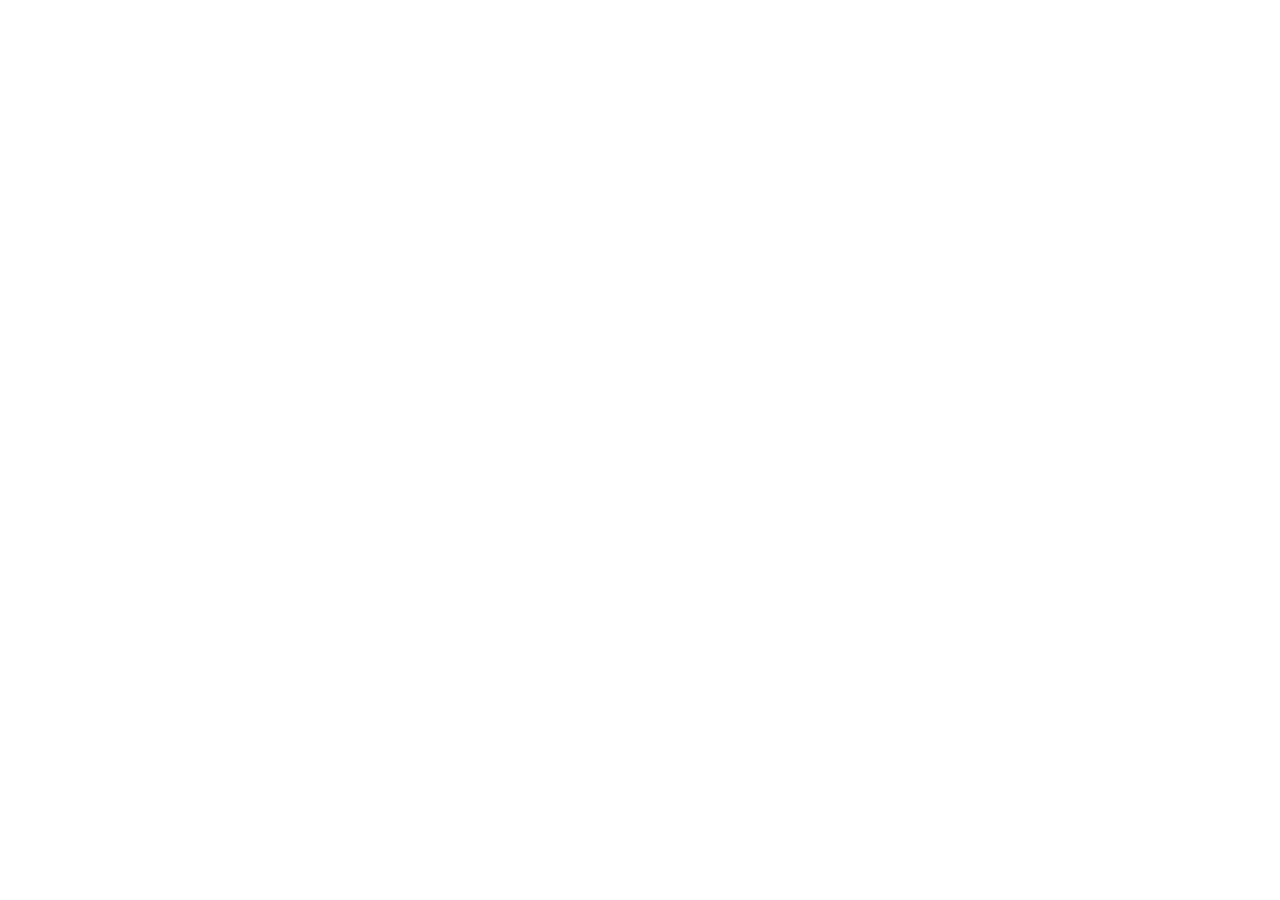
==== innovator.html @ d63f9415 "init" ====
<!DOCTYPE html>
<html>
<head>
    <meta charset="utf-8">
    <meta name="viewport" content="width=device-width, initial-scale=1">
    <title>Innovator</title>
    <link rel="stylesheet" href="project.css">
    <link href="https://cdn.jsdelivr.net/npm/bootstrap@5.3.3/dist/css/bootstrap.min.css" rel="stylesheet">

</head>
<body>
    <p></p>
</body>
</html>
---- project.css ----
nav {
    display: flex;
    justify-content: space-between;
    border-bottom-style: solid;
    border-color: #19C116;
    border-width: 3px;
    margin-bottom: 20px;
}

nav ul {
    display: flex;
    flex-flow: row nowrap;
    gap: 0;
    margin-top: 15px;
    padding-bottom: 2px;
}

nav li {
    list-style-type: none;
}

nav li a {
    color: black;
    padding: 20px 40px;
    text-decoration: none;
    text-transform: uppercase;
    border: 0px;
}

nav li a.active {
    background-color: #19C116;
}

nav li a:hover {
    background-color: #0E8524;
    color: white;
}
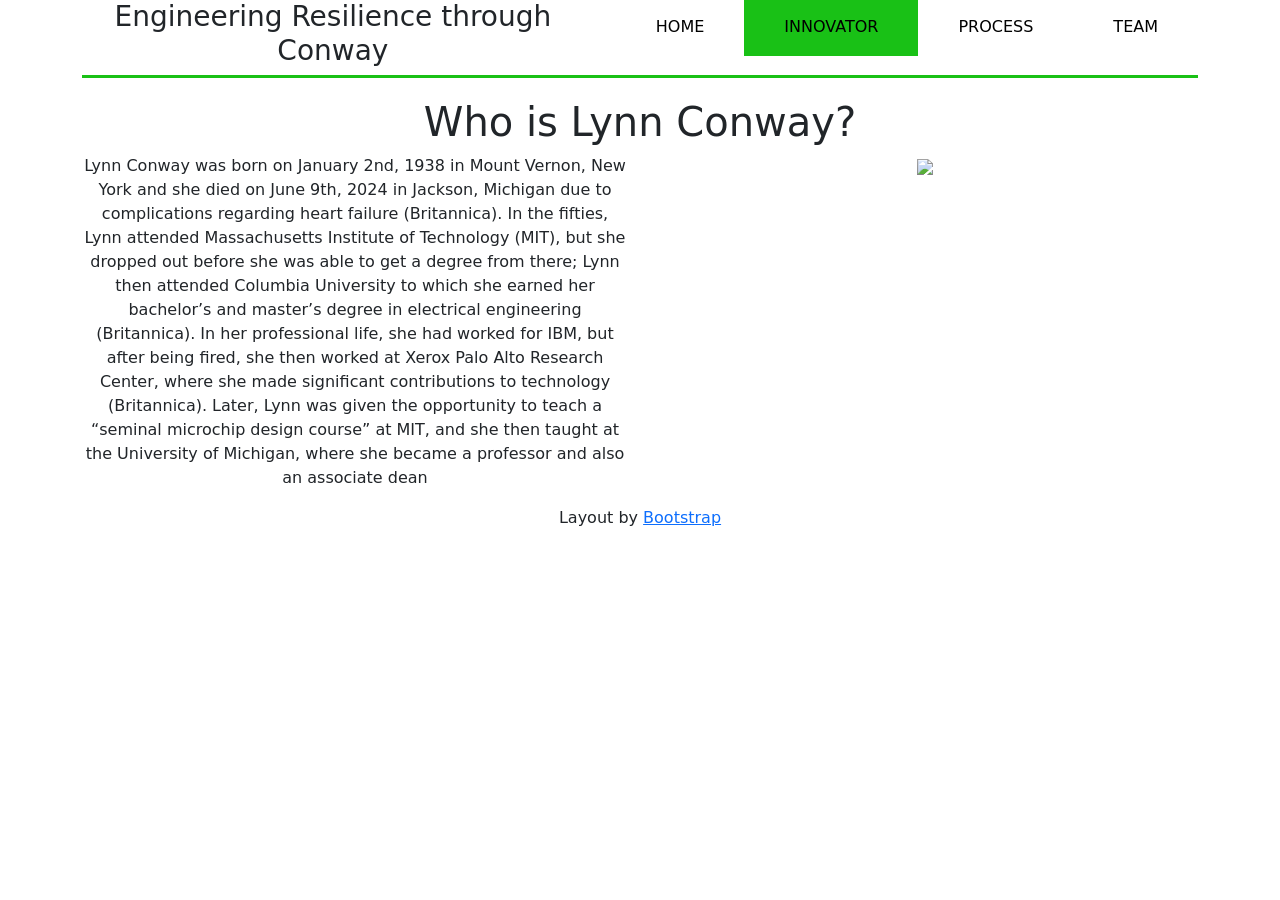
==== commit 40150b40: "modified innovator html and added innovator css" ====
--- a/innovator.html
+++ b/innovator.html
@@ -3,12 +3,40 @@
 <head>
     <meta charset="utf-8">
     <meta name="viewport" content="width=device-width, initial-scale=1">
-    <title>Innovator</title>
+    <title>Innovator | Engineering Resilience through Conway</title>
     <link rel="stylesheet" href="project.css">
+    <link rel="stylesheet" href="innovator.css">
     <link href="https://cdn.jsdelivr.net/npm/bootstrap@5.3.3/dist/css/bootstrap.min.css" rel="stylesheet">
-
 </head>
 <body>
-    <p></p>
+    <div class="container text-center">
+        <nav>
+            <h3>Engineering Resilience through Conway</h3>
+            <ul>
+                <li><a href="index.html">Home</a></li>
+                <li><a class="active" href="innovator.html">Innovator</a></li>
+                <li><a href="process.html">Process</a></li>
+                <li><a href="team.html">Team</a></li>
+            </ul>
+        </nav>
+        <div class="row">
+            <div class="col-md-12">
+                <h1>Who is Lynn Conway?</h1>
+            </div>
+        </div>
+        <div class="row">
+            <div class="col-md-6">
+                <p>Lynn Conway was born on January 2nd, 1938 in Mount Vernon, New York and she died on June 9th, 2024 in Jackson, Michigan due to complications regarding heart failure (Britannica). In the fifties, Lynn attended Massachusetts Institute of Technology (MIT), but she dropped out before she was able to get a degree from there; Lynn then attended Columbia University to which she earned her bachelor’s and master’s degree in electrical engineering (Britannica). In her professional life, she had worked for IBM, but after being fired, she then worked at Xerox Palo Alto Research Center, where she made significant contributions to technology (Britannica). Later, Lynn was given the opportunity to teach a “seminal microchip design course” at MIT, and she then taught at the University of Michigan, where she became a professor and also an associate dean</p>
+            </div>
+            <div class="col-md-6">
+                <img src="https://img.magnific.com/free-photo/fantastic-seascape-with-ripples_1232-424.jpg?w=360">
+            </div>
+        </div>
+        <div class="row">
+            <div class="col-md-12">
+                <p>Layout by <a href="https://getbootstrap.com/">Bootstrap</a></p>
+            </div>
+        </div>
+    </div>
 </body>
 </html>
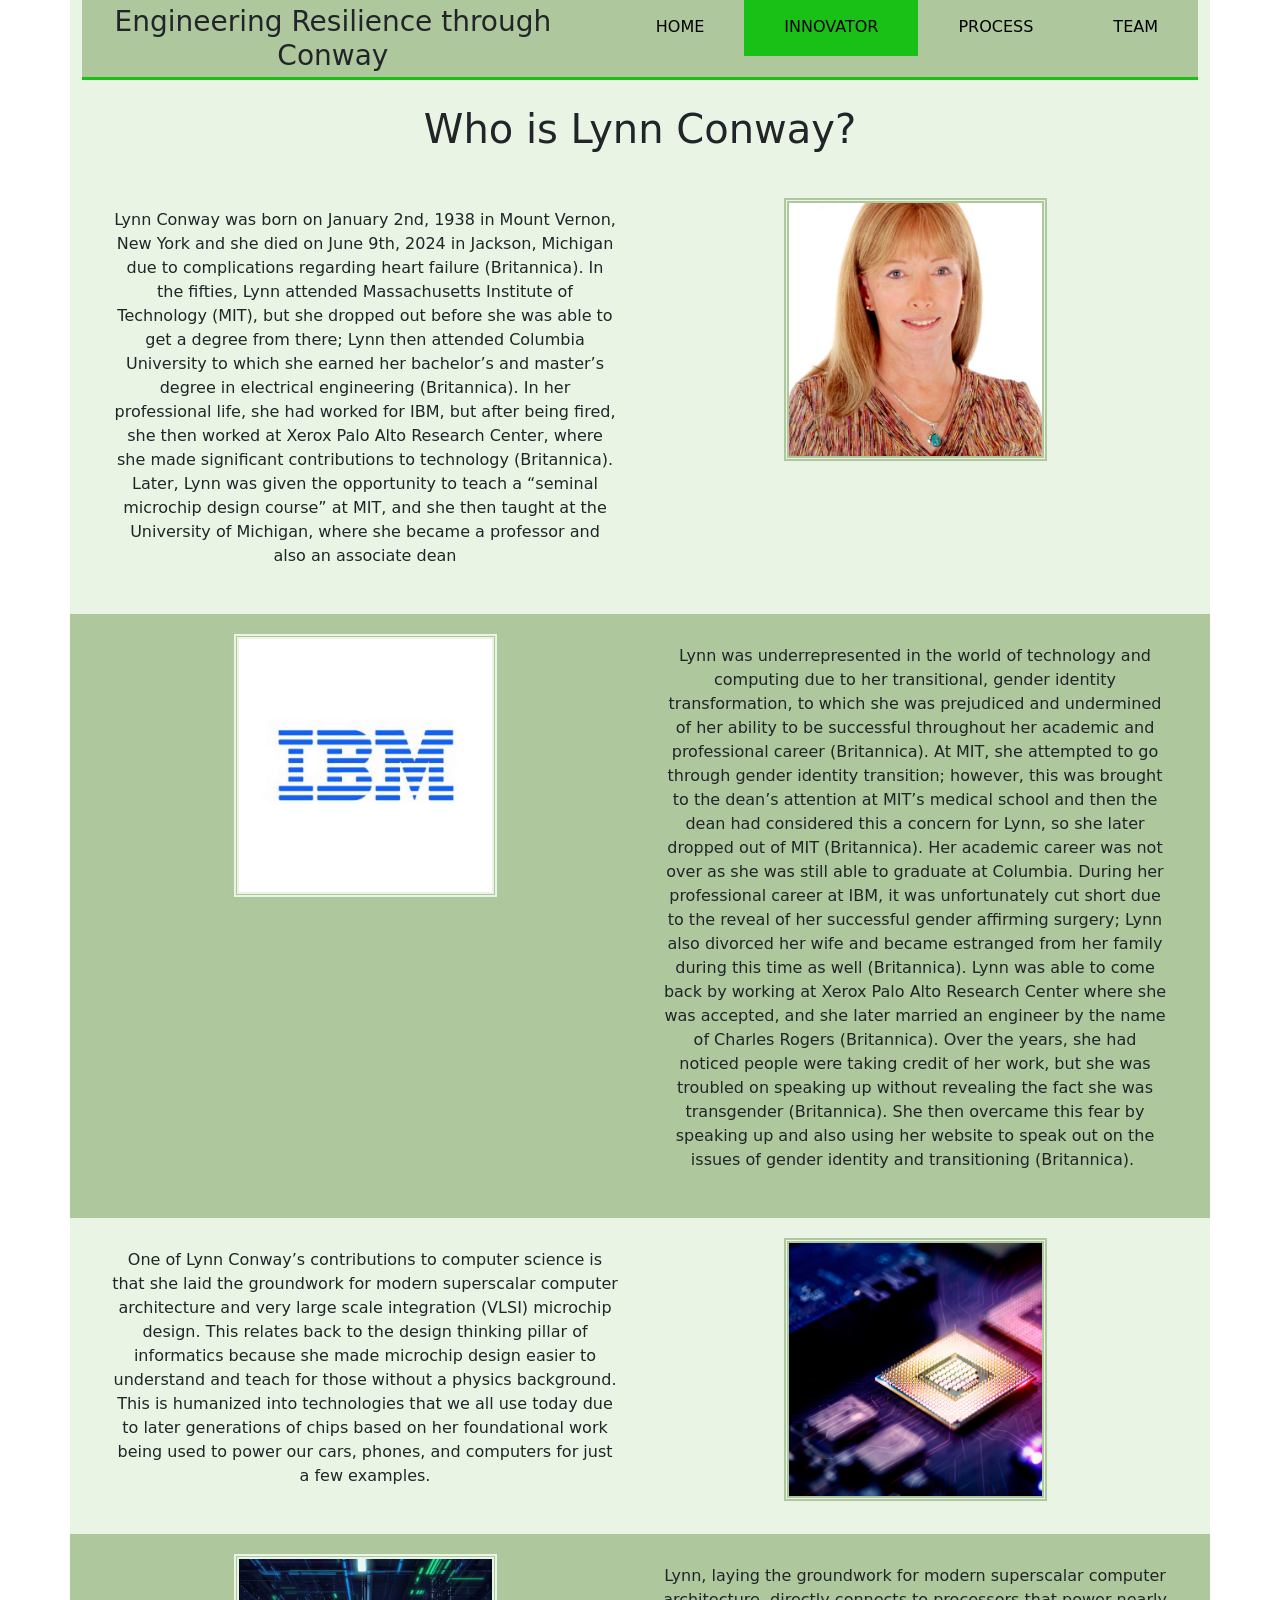
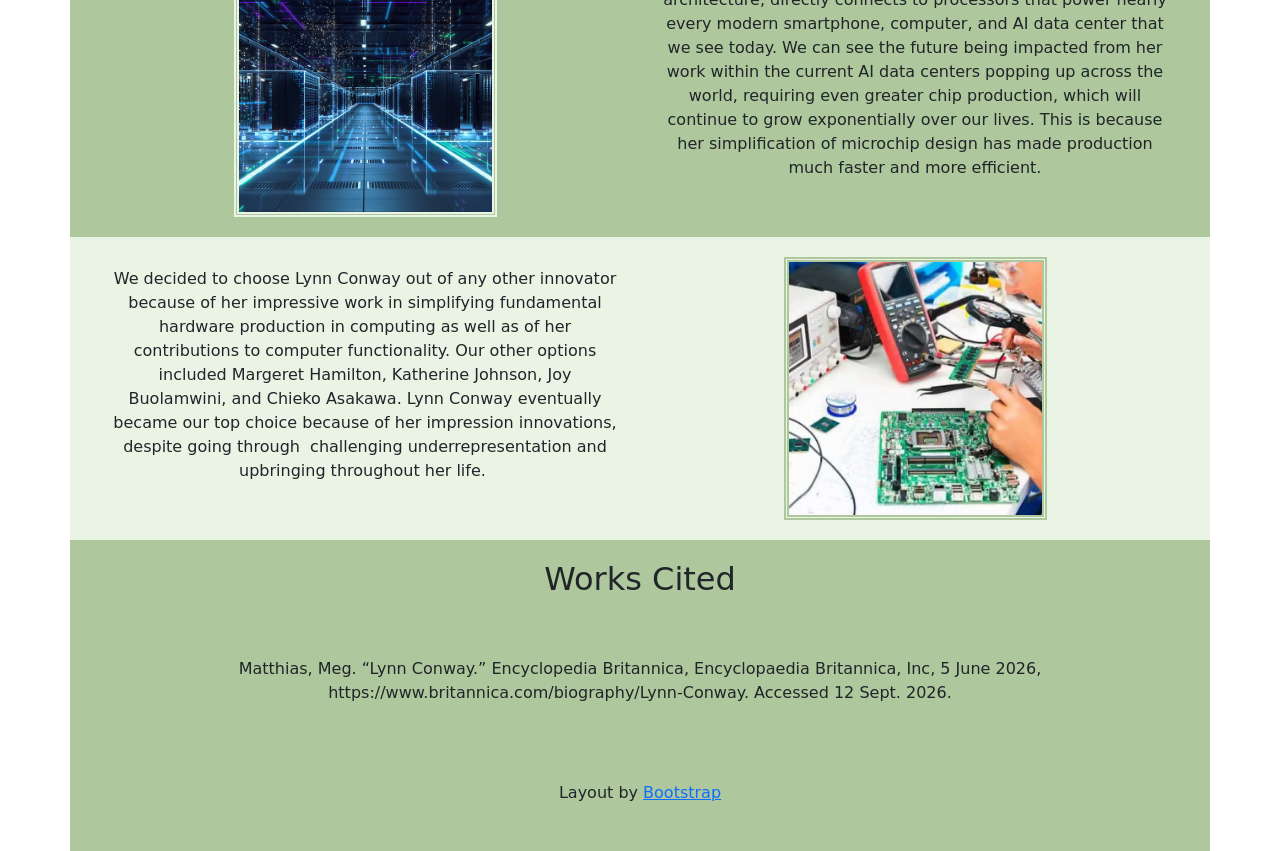
==== commit 913f4fc2: "Added images folder, drastically worked on innovator.html and innovator.css" ====
--- a/innovator.html
+++ b/innovator.html
@@ -11,7 +11,7 @@
 <body>
     <div class="container text-center">
         <nav>
-            <h3>Engineering Resilience through Conway</h3>
+            <h3 class="head">Engineering Resilience through Conway</h3>
             <ul>
                 <li><a href="index.html">Home</a></li>
                 <li><a class="active" href="innovator.html">Innovator</a></li>
@@ -19,7 +19,7 @@
                 <li><a href="team.html">Team</a></li>
             </ul>
         </nav>
-        <div class="row">
+        <div class="rowtitle">
             <div class="col-md-12">
                 <h1>Who is Lynn Conway?</h1>
             </div>
@@ -29,10 +29,52 @@
                 <p>Lynn Conway was born on January 2nd, 1938 in Mount Vernon, New York and she died on June 9th, 2024 in Jackson, Michigan due to complications regarding heart failure (Britannica). In the fifties, Lynn attended Massachusetts Institute of Technology (MIT), but she dropped out before she was able to get a degree from there; Lynn then attended Columbia University to which she earned her bachelor’s and master’s degree in electrical engineering (Britannica). In her professional life, she had worked for IBM, but after being fired, she then worked at Xerox Palo Alto Research Center, where she made significant contributions to technology (Britannica). Later, Lynn was given the opportunity to teach a “seminal microchip design course” at MIT, and she then taught at the University of Michigan, where she became a professor and also an associate dean</p>
             </div>
             <div class="col-md-6">
-                <img src="https://img.magnific.com/free-photo/fantastic-seascape-with-ripples_1232-424.jpg?w=360">
+                <img src="images/lynnconway.png" alt="This is a headshot portrait of Lynn Conway.">
             </div>
         </div>
-        <div class="row">
+        <div class="row green">
+            <div class="col-md-6">
+                <img src="images/ibm.png" alt="This is the IBM logo, displayed with blue on a white background.">
+            </div>
+            <div class="col-md-6">
+                <p>Lynn was underrepresented in the world of technology and computing due to her transitional, gender identity transformation, to which she was prejudiced and undermined of her ability to be successful throughout her academic and professional career (Britannica). At MIT, she attempted to go through gender identity transition; however, this was brought to the dean’s attention at MIT’s medical school and then the dean had considered this a concern for Lynn, so she later dropped out of MIT (Britannica). Her academic career was not over as she was still able to graduate at Columbia. During her professional career at IBM, it was unfortunately cut short due to the reveal of her successful gender affirming surgery; Lynn also divorced her wife and became estranged from her family during this time as well (Britannica). Lynn was able to come back by working at Xerox Palo Alto Research Center where she was accepted, and she later married an engineer by the name of Charles Rogers (Britannica). Over the years, she had noticed people were taking credit of her work, but she was troubled on speaking up without revealing the fact she was transgender (Britannica). She then overcame this fear by speaking up and also using her website to speak out on the issues of gender identity and transitioning (Britannica). </p>
+            </div>
+        </div>
+         <div class="row">
+            <div class="col-md-6">
+                <p>One of Lynn Conway’s contributions to computer science is that she laid the groundwork for modern superscalar computer architecture and very large scale integration (VLSI) microchip design. This relates back to the design thinking pillar of informatics because she made microchip design easier to understand and teach for those without a physics background. This is humanized into technologies that we all use today due to later generations of chips based on her foundational work being used to power our cars, phones, and computers for just a few examples.</p>
+            </div>
+            <div class="col-md-6">
+                <img src="images/cpu.png" alt="This is a photo depicting a CPU chip, highlighted on a dark motherboard.">
+            </div>
+        </div>
+         <div class="row green">
+            <div class="col-md-6">
+                <img src="images/mainframe.png" alt="This picture is depicting the landscape of a database.">
+            </div>
+            <div class="col-md-6">
+                <p>Lynn, laying the groundwork for modern superscalar computer architecture, directly connects to processors that power nearly every modern smartphone, computer, and AI data center that we see today. We can see the future being impacted from her work within the current AI data centers popping up across the world, requiring even greater chip production, which will continue to grow exponentially over our lives. This is because her simplification of microchip design has made production much faster and more efficient.</p>
+            </div>
+        </div>
+         <div class="row">
+            <div class="col-md-6">
+                <p>We decided to choose Lynn Conway out of any other innovator because of her impressive work in simplifying fundamental hardware production in computing as well as of her contributions to computer functionality. Our other options included Margeret Hamilton, Katherine Johnson, Joy Buolamwini, and Chieko Asakawa. Lynn Conway eventually became our top choice because of her impression innovations, despite going through  challenging underrepresentation and upbringing throughout her life. </p>
+            </div>
+            <div class="col-md-6">
+                <img src="images/circuits.png" alt="This picture is depicting a workshop table with someone working on a circuit with tools. ">
+            </div>
+        </div>
+        <div class="row green">
+            <div class="col-md-12">
+                <h2>Works Cited</h2>
+            </div>
+        </div>
+        <div class="row green">
+            <div class="col-md-12">
+                <p>Matthias, Meg. “Lynn Conway.” Encyclopedia Britannica, Encyclopaedia Britannica, Inc, 5 June 2026, https://www.britannica.com/biography/Lynn-Conway. Accessed 12 Sept. 2026.</p>
+            </div>
+        </div>
+        <div class="row green">
             <div class="col-md-12">
                 <p>Layout by <a href="https://getbootstrap.com/">Bootstrap</a></p>
             </div>
--- a/innovator.css
+++ b/innovator.css
@@ -0,0 +1,34 @@
+.head{
+    margin: 5px
+}
+nav{
+    background-color: #AEC79C;
+}
+.container{
+    background-color: #EAF4E4;
+}
+.green{
+    background-color: #AEC79C;
+}
+.row{
+    padding: 20px;
+}
+.rowtitle{
+    margin: 25px;
+}
+.row p{
+    padding: 10px;
+}
+.green img{
+    border-style: double;
+    border-color: #EAF4E4;
+    border-width: 5px;
+}
+img {
+    width: 50%;
+    justify-content: center;
+    align-items: center;
+    border-style: double;
+    border-color: #AEC79C;
+    border-width: 5px;
+}
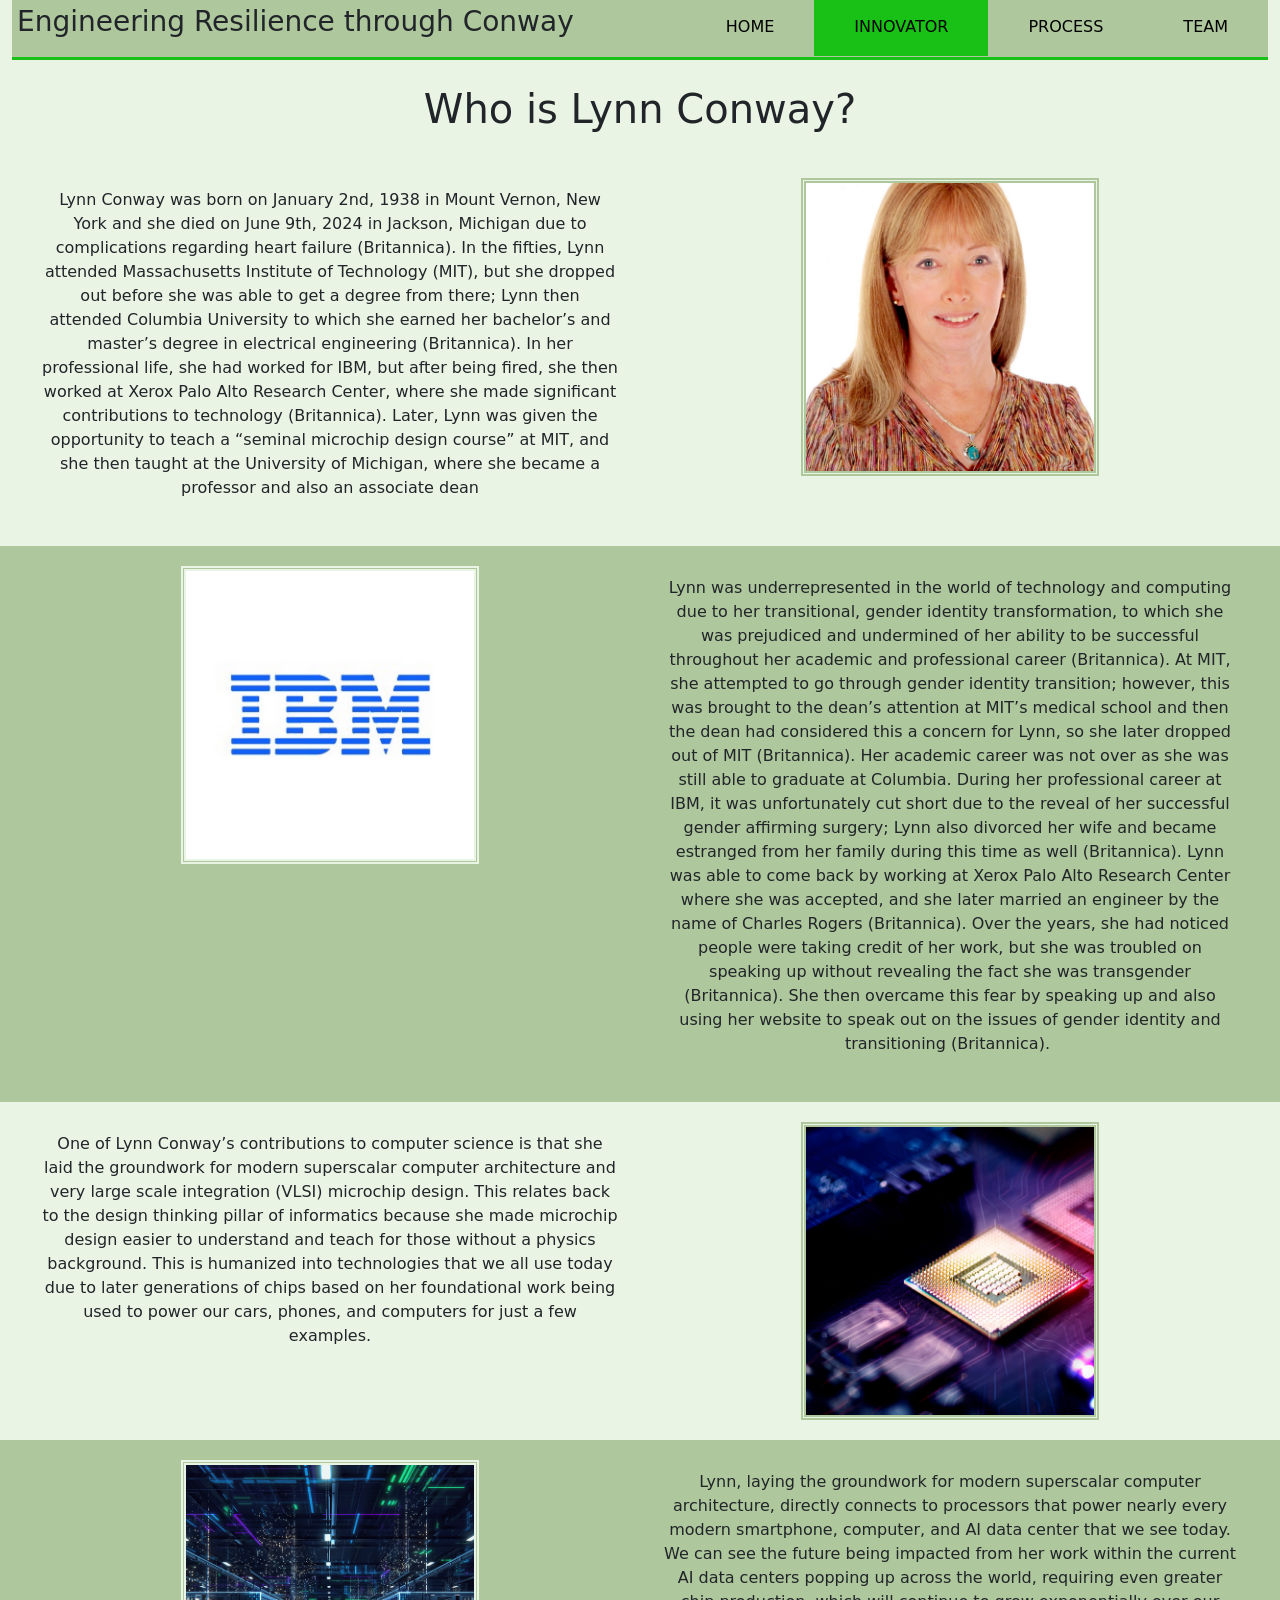
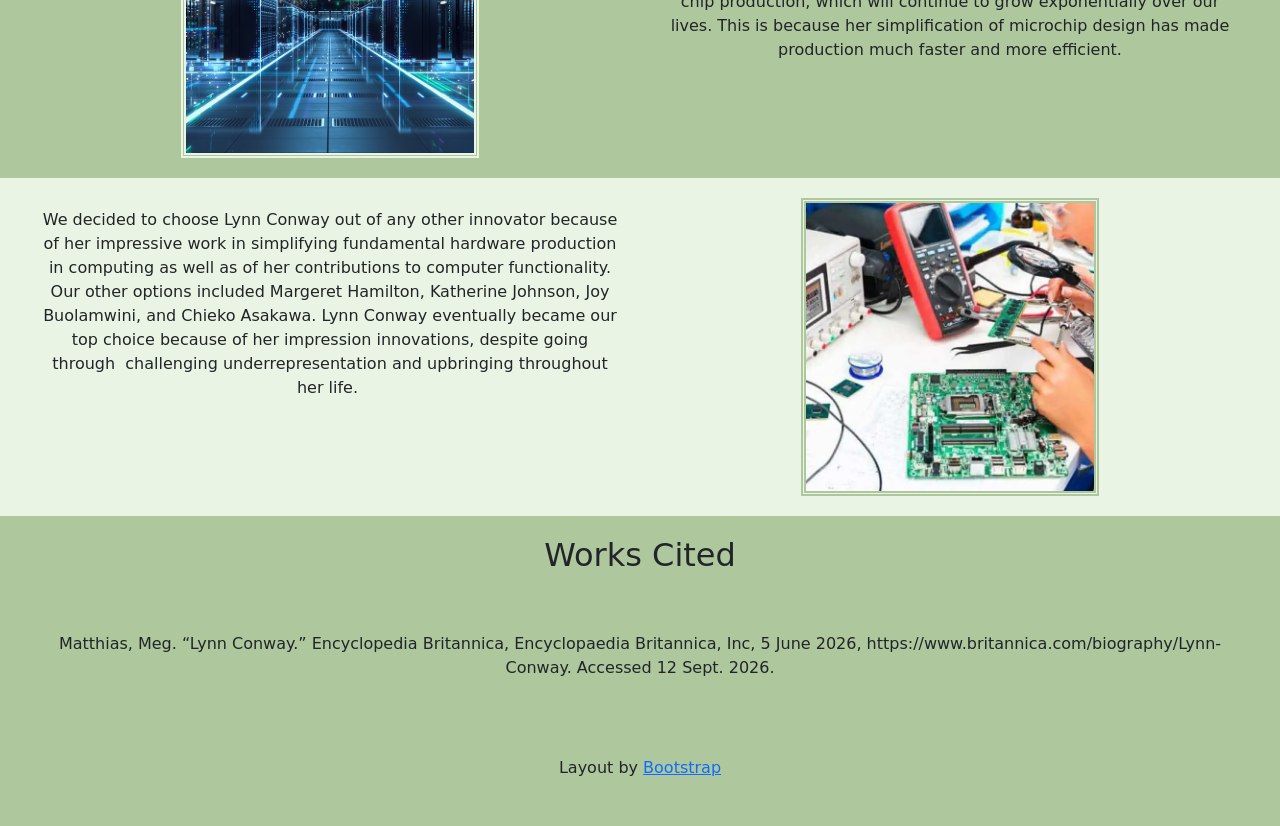
==== commit 2f4d5651: "modified innovator, process, team, and index" ====
--- a/innovator.html
+++ b/innovator.html
@@ -9,7 +9,7 @@
     <link href="https://cdn.jsdelivr.net/npm/bootstrap@5.3.3/dist/css/bootstrap.min.css" rel="stylesheet">
 </head>
 <body>
-    <div class="container text-center">
+    <div class="container-fluid text-center">
         <nav>
             <h3 class="head">Engineering Resilience through Conway</h3>
             <ul>
--- a/project.css
+++ b/project.css
@@ -31,7 +31,7 @@
     background-color: #19C116;
 }
 
-nav li a:hover {
+nav li button.hover {
     background-color: #0E8524;
     color: white;
 }
--- a/innovator.css
+++ b/innovator.css
@@ -4,7 +4,7 @@
 nav{
     background-color: #AEC79C;
 }
-.container{
+.container-fluid{
     background-color: #EAF4E4;
 }
 .green{
